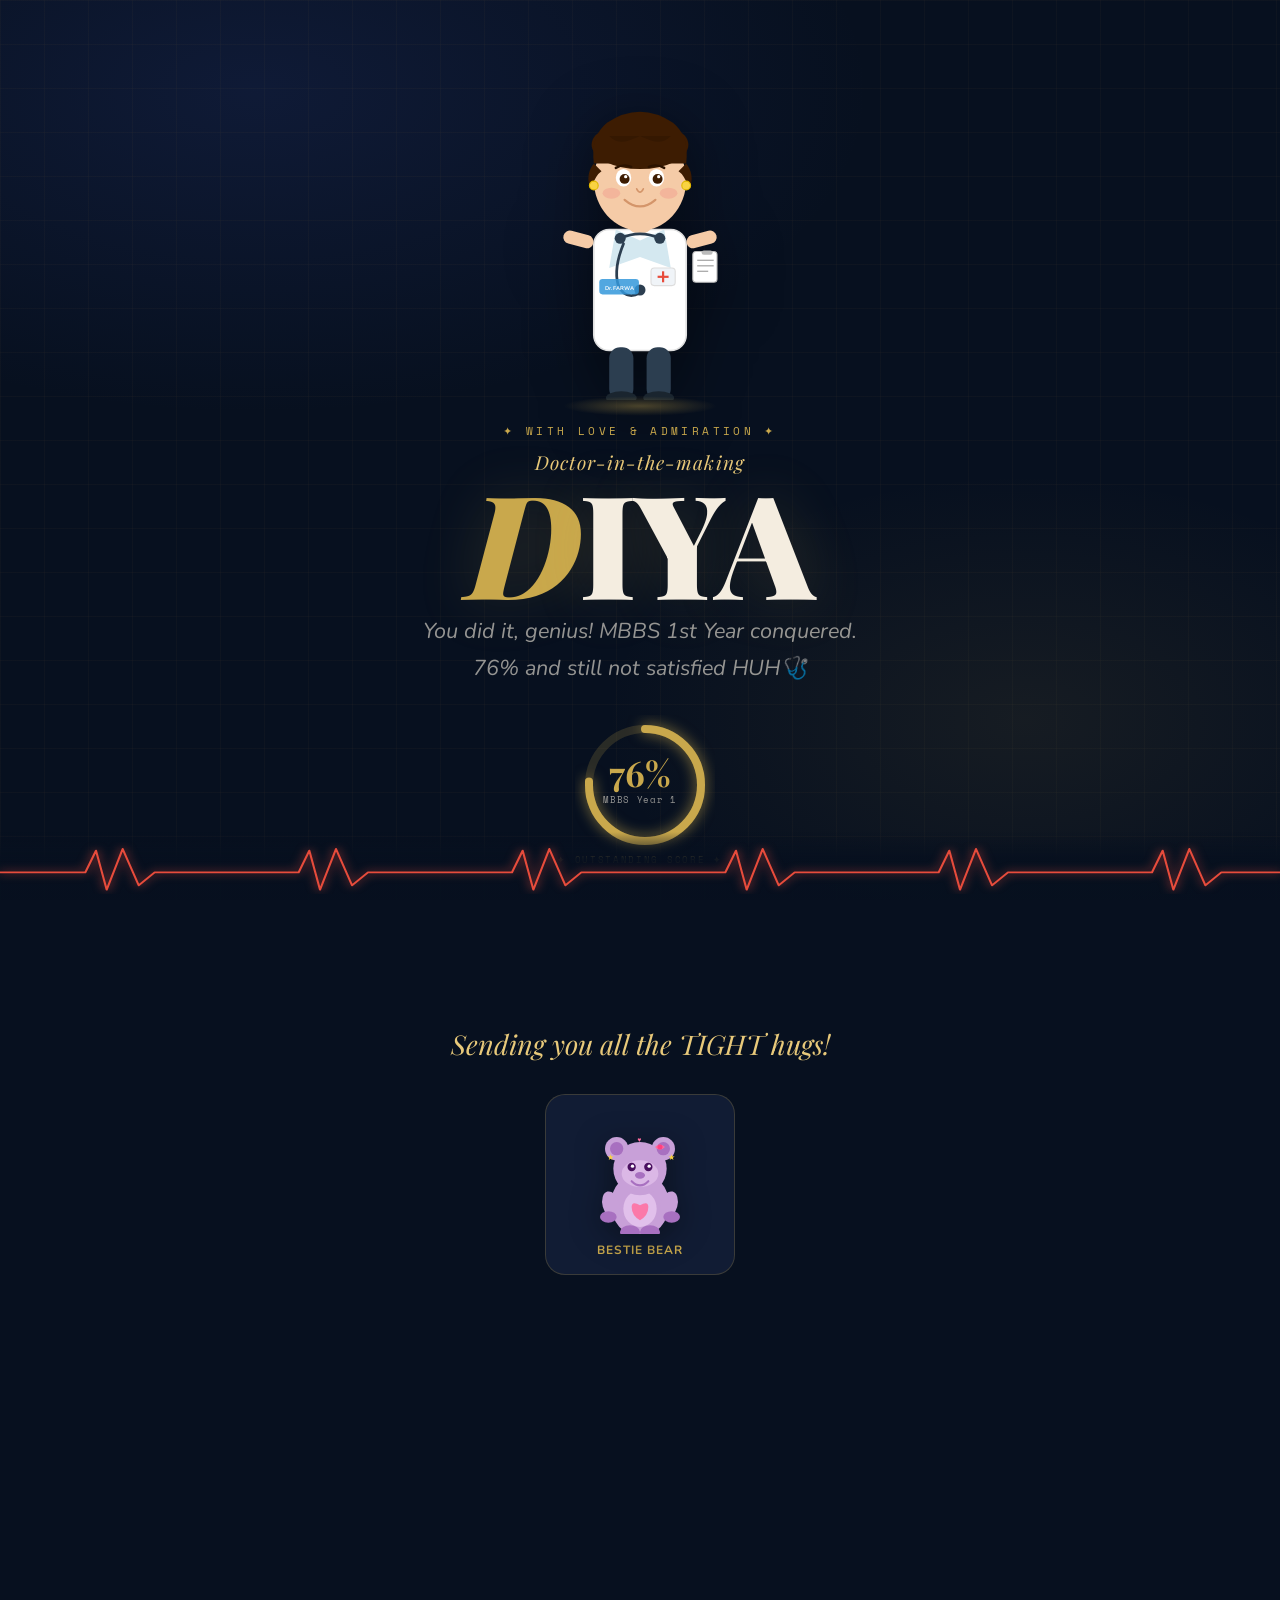
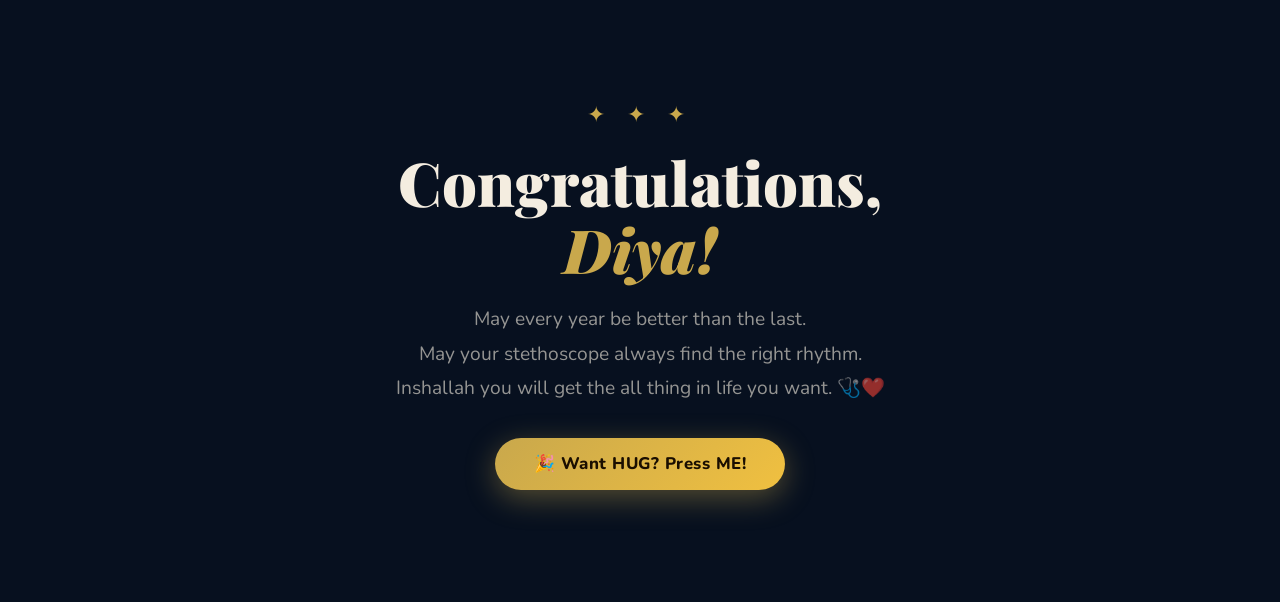
==== a.html @ 8c44924b "Commited" ====
<!DOCTYPE html>
<html lang="en">

<head>
    <meta charset="UTF-8">
    <meta name="viewport" content="width=device-width, initial-scale=1.0">
    <title>Congratulations Dr. Farwa! 🎉</title>
    <link
        href="https://fonts.googleapis.com/css2?family=Playfair+Display:ital,wght@0,400;0,700;0,900;1,400&family=Space+Mono:wght@400;700&family=Nunito:wght@300;400;600;700;900&display=swap"
        rel="stylesheet">
    <link rel="stylesheet" href="a.css">
</head>

<body>

    <!-- FLOATING PARTICLES BG -->
    <div class="bg-layer" id="bgLayer"></div>

    <!-- HEARTBEAT BAR -->
    <div class="heartbeat-bar">
        <svg class="heartbeat-svg" viewBox="0 0 1200 60" preserveAspectRatio="none">
            <polyline class="ecg-line" points="
      0,35 60,35 80,35 90,10 100,55 115,8 130,50 145,35 200,35
      260,35 280,35 290,10 300,55 315,8 330,50 345,35 400,35
      460,35 480,35 490,10 500,55 515,8 530,50 545,35 600,35
      660,35 680,35 690,10 700,55 715,8 730,50 745,35 800,35
      860,35 880,35 890,10 900,55 915,8 930,50 945,35 1000,35
      1060,35 1080,35 1090,10 1100,55 1115,8 1130,50 1145,35 1200,35
    " />
        </svg>
    </div>

    <!-- CONFETTI CANVAS -->
    <canvas id="confettiCanvas"></canvas>

    <div class="page">

        <!-- ═══════════════ HERO ═══════════════ -->
        <section class="hero">

            <!-- Doll with short hair -->
            <div class="doll-wrap" id="dollWrap">
                <svg class="doll-svg" viewBox="0 0 200 320" xmlns="http://www.w3.org/2000/svg">
                    <!-- Doctor coat body -->
                    <rect x="58" y="165" width="84" height="110" rx="14" fill="#ffffff" stroke="#e0e0e0"
                        stroke-width="1.5" />
                    <!-- Coat lapels -->
                    <polygon points="100,175 78,165 72,200 100,190" fill="#d4e8f0" />
                    <polygon points="100,175 122,165 128,200 100,190" fill="#d4e8f0" />
                    <!-- Stethoscope -->
                    <path d="M85,178 Q76,200 80,215 Q84,225 92,225 Q100,225 100,218" fill="none" stroke="#2c3e50"
                        stroke-width="2.5" stroke-linecap="round" />
                    <circle cx="100" cy="220" r="5" fill="#2c3e50" />
                    <!-- Pocket with red cross -->
                    <rect x="110" y="200" width="22" height="16" rx="3" fill="#f0f4f8" stroke="#ddd" stroke-width="1" />
                    <line x1="121" y1="203" x2="121" y2="213" stroke="#e74c3c" stroke-width="2" />
                    <line x1="116" y1="208" x2="126" y2="208" stroke="#e74c3c" stroke-width="2" />
                    <!-- Name tag -->
                    <rect x="63" y="210" width="36" height="14" rx="3" fill="#3498db" opacity="0.85" />
                    <text x="81" y="220" text-anchor="middle" font-family="Nunito" font-size="5" fill="white"
                        font-weight="700">Dr. FARWA</text>
                    <!-- Arms -->
                    <rect x="30" y="168" width="28" height="12" rx="6" fill="#f5cba7" transform="rotate(15,44,174)" />
                    <rect x="142" y="168" width="28" height="12" rx="6" fill="#f5cba7"
                        transform="rotate(-15,156,174)" />
                    <!-- Clipboard in hand -->
                    <rect x="148" y="185" width="22" height="28" rx="3" fill="#fff" stroke="#bbb" stroke-width="1" />
                    <line x1="152" y1="193" x2="167" y2="193" stroke="#aaa" stroke-width="1.2" />
                    <line x1="152" y1="198" x2="167" y2="198" stroke="#aaa" stroke-width="1.2" />
                    <line x1="152" y1="203" x2="162" y2="203" stroke="#aaa" stroke-width="1.2" />
                    <rect x="156" y="184" width="10" height="4" rx="2" fill="#bbb" />
                    <!-- Legs -->
                    <rect x="72" y="272" width="22" height="48" rx="10" fill="#2c3e50" />
                    <rect x="106" y="272" width="22" height="48" rx="10" fill="#2c3e50" />
                    <!-- Shoes -->
                    <ellipse cx="83" cy="318" rx="14" ry="6" fill="#1a252f" />
                    <ellipse cx="117" cy="318" rx="14" ry="6" fill="#1a252f" />
                    <!-- Neck -->
                    <rect x="90" y="148" width="20" height="20" rx="6" fill="#f5cba7" />
                    <!-- Head -->
                    <ellipse cx="100" cy="120" rx="42" ry="46" fill="#f5cba7" />
                    <!-- Short hair - pixie/bob style -->
                    <ellipse cx="100" cy="88" rx="44" ry="22" fill="#3d1c02" />
                    <path d="M58,105 Q55,80 70,68 Q85,58 100,58 Q115,58 130,68 Q145,80 142,105" fill="#3d1c02" />
                    <!-- Side swoops -->
                    <path d="M58,105 Q50,115 55,128 Q60,115 65,112" fill="#3d1c02" />
                    <path d="M142,105 Q150,115 145,128 Q140,115 135,112" fill="#3d1c02" />
                    <!-- Bang detail -->
                    <path d="M72,80 Q80,88 90,84 Q96,82 100,80 Q104,82 110,84 Q120,88 128,80" fill="#2a1200"
                        opacity="0.4" />
                    <!-- Eyes -->
                    <ellipse cx="85" cy="118" rx="7" ry="8" fill="white" />
                    <ellipse cx="115" cy="118" rx="7" ry="8" fill="white" />
                    <circle cx="86" cy="119" r="4.5" fill="#3d1c02" />
                    <circle cx="116" cy="119" r="4.5" fill="#3d1c02" />
                    <circle cx="87" cy="117" r="1.5" fill="white" />
                    <circle cx="117" cy="117" r="1.5" fill="white" />
                    <!-- Eyebrows -->
                    <path d="M78,109 Q85,105 92,108" fill="none" stroke="#2a1200" stroke-width="2.2"
                        stroke-linecap="round" />
                    <path d="M108,108 Q115,105 122,109" fill="none" stroke="#2a1200" stroke-width="2.2"
                        stroke-linecap="round" />
                    <!-- Nose -->
                    <path d="M97,128 Q100,134 103,128" fill="none" stroke="#d4956a" stroke-width="1.5"
                        stroke-linecap="round" />
                    <!-- Smile -->
                    <path d="M86,138 Q100,150 114,138" fill="none" stroke="#d4956a" stroke-width="2"
                        stroke-linecap="round" />
                    <!-- Rosy cheeks -->
                    <ellipse cx="74" cy="132" rx="8" ry="5" fill="#f1948a" opacity="0.4" />
                    <ellipse cx="126" cy="132" rx="8" ry="5" fill="#f1948a" opacity="0.4" />
                    <!-- Earrings -->
                    <circle cx="58" cy="125" r="4" fill="#f9d342" stroke="#e0b800" stroke-width="1" />
                    <circle cx="142" cy="125" r="4" fill="#f9d342" stroke="#e0b800" stroke-width="1" />
                    <!-- Stethoscope ears at top -->
                    <circle cx="82" cy="173" r="5" fill="#2c3e50" />
                    <circle cx="118" cy="173" r="5" fill="#2c3e50" />
                    <path d="M82,173 Q100,165 118,173" fill="none" stroke="#2c3e50" stroke-width="2.5" />
                </svg>
                <div class="doll-glow"></div>
            </div>

            <!-- Header text -->
            <p class="greeting-line">✦ With love & admiration ✦</p>

            <div class="name-block">
                <p class="dr-prefix">Doctor-in-the-making</p>
                <h1 class="main-name"><span class="gold-letter">D</span>IYA</h1>
            </div>

            <p class="tagline">You did it, genius! MBBS 1st Year <em>conquered.</em><br>76% and still not satisfied
                HUH🩺</p>

            <!-- Score ring -->
            <div class="score-badge">
                <div class="score-ring">
                    <svg width="140" height="140" viewBox="0 0 140 140">
                        <circle class="score-ring-bg" cx="70" cy="70" r="56" />
                        <circle class="score-ring-fill" cx="70" cy="70" r="56" />
                    </svg>
                    <div class="score-inner">
                        <span class="score-number">76%</span>
                        <span class="score-pct">MBBS Year 1</span>
                    </div>
                </div>
                <span class="score-label">✦ Outstanding Score ✦</span>
            </div>

        </section>

        <!-- ═══════════════ TEDDY BEARS ROW ═══════════════ -->
        <section class="bears-section">
            <div class="bears-title">Sending you all the TIGHT hugs! </div>
            <div class="bears-row">


                <!-- Bear 4 – Heart bear -->
                <div class="bear-card" style="--delay:0.45s">
                    <svg class="bear-svg" viewBox="0 0 120 140" xmlns="http://www.w3.org/2000/svg">
                        <ellipse cx="60" cy="105" rx="35" ry="38" fill="#c8a0d8" />
                        <ellipse cx="60" cy="110" rx="20" ry="22" fill="#e8c8f0" opacity="0.8" />
                        <ellipse cx="25" cy="105" rx="10" ry="16" fill="#c8a0d8" transform="rotate(-15,25,105)" />
                        <ellipse cx="95" cy="105" rx="10" ry="16" fill="#c8a0d8" transform="rotate(15,95,105)" />
                        <ellipse cx="22" cy="120" rx="10" ry="7" fill="#a870c0" />
                        <ellipse cx="98" cy="120" rx="10" ry="7" fill="#a870c0" />
                        <ellipse cx="48" cy="138" rx="12" ry="8" fill="#a870c0" />
                        <ellipse cx="72" cy="138" rx="12" ry="8" fill="#a870c0" />
                        <circle cx="60" cy="62" r="32" fill="#c8a0d8" />
                        <circle cx="32" cy="38" r="14" fill="#c8a0d8" />
                        <circle cx="32" cy="38" r="8" fill="#a870c0" />
                        <circle cx="88" cy="38" r="14" fill="#c8a0d8" />
                        <circle cx="88" cy="38" r="8" fill="#a870c0" />
                        <!-- Big heart on belly -->
                        <path d="M50,108 Q50,100 60,106 Q70,100 70,108 Q70,118 60,124 Q50,118 50,108Z" fill="#ff6b9d"
                            opacity="0.85" />
                        <!-- Face -->
                        <ellipse cx="60" cy="68" rx="22" ry="16" fill="#e8c8f0" opacity="0.6" />
                        <circle cx="50" cy="60" r="5" fill="#4a1060" />
                        <circle cx="70" cy="60" r="5" fill="#4a1060" />
                        <circle cx="51" cy="59" r="2" fill="white" />
                        <circle cx="71" cy="59" r="2" fill="white" />
                        <ellipse cx="60" cy="70" rx="6" ry="4" fill="#a870c0" />
                        <!-- Big smile -->
                        <path d="M50,77 Q60,87 70,77" fill="none" stroke="#a870c0" stroke-width="2.5"
                            stroke-linecap="round" />
                        <!-- Stars around head -->
                        <text x="20" y="52" font-size="10" fill="#f9d342">★</text>
                        <text x="94" y="52" font-size="10" fill="#f9d342">★</text>
                        <text x="57" y="30" font-size="8" fill="#ff6b9d">♥</text>
                        <!-- Bow on ear -->
                        <path d="M78,36 Q84,30 90,36 Q84,42 78,36Z" fill="#ff6b9d" />
                        <circle cx="84" cy="36" r="3" fill="#ff4080" />
                    </svg>
                    <p class="bear-label">Bestie Bear</p>
                </div>

            </div>
        </section>



        <!-- ═══════════════ BIG QUOTE ═══════════════ -->
        <section class="quote-section">
            <div class="quote-wrap">
                <div class="quote-mark">"</div>
                <blockquote class="quote-text">
                    The art of medicine consists of amusing the patient<br class="br-desktop"> while nature cures the
                    disease —<br>
                    <em>but doctors like Farwa actually cure it.</em>
                </blockquote>
                <div class="quote-attr">— Your biggest fan 💛</div>
            </div>
        </section>

        <!-- ═══════════════ FINAL WISH ═══════════════ -->
        <section class="final-section">
            <div class="final-inner">
                <div class="stars-row">✦ ✦ ✦</div>
                <h2 class="final-heading">Congratulations,<br><span class="gold-text">Diya!</span></h2>
                <p class="final-sub">May every year be better than the last.<br>May your stethoscope always find the
                    right rhythm.<br>Inshallah you will get the all thing in life you want. 🩺❤️</p>
                <button class="celebrate-btn" onclick="showHugPage()">🎉 Want HUG? Press ME!</button>
            </div>
        </section>

    </div><!-- .page -->

    <!-- ═══════════════ HUG PAGE ═══════════════ -->
    <div class="hug-page" id="hugPage">
        <div class="hug-content">
            <button class="close-hug-btn" onclick="closeHugPage()">&times;</button>

            <h2 class="hug-heading">Here's your BIGGEST HUG! 🤗</h2>

            <div class="hugging-bears">
                <!-- Left Bear (reaching out) -->
                <svg class="bear-hugging left-bear" viewBox="0 0 120 140" xmlns="http://www.w3.org/2000/svg">
                    <ellipse cx="50" cy="105" rx="35" ry="38" fill="#d4a574" />
                    <ellipse cx="50" cy="110" rx="20" ry="22" fill="#e8c497" opacity="0.8" />
                    <ellipse cx="15" cy="105" rx="10" ry="16" fill="#d4a574" transform="rotate(-15,15,105)" />
                    <ellipse cx="85" cy="105" rx="12" ry="16" fill="#d4a574" transform="rotate(25,85,105)" />
                    <ellipse cx="12" cy="120" rx="10" ry="7" fill="#b8885a" />
                    <ellipse cx="88" cy="120" rx="10" ry="7" fill="#b8885a" />
                    <ellipse cx="38" cy="138" rx="12" ry="8" fill="#b8885a" />
                    <ellipse cx="62" cy="138" rx="12" ry="8" fill="#b8885a" />
                    <circle cx="50" cy="62" r="32" fill="#d4a574" />
                    <circle cx="22" cy="38" r="14" fill="#d4a574" />
                    <circle cx="22" cy="38" r="8" fill="#b8885a" />
                    <circle cx="78" cy="38" r="14" fill="#d4a574" />
                    <circle cx="78" cy="38" r="8" fill="#b8885a" />
                    <!-- Face -->
                    <ellipse cx="50" cy="68" rx="22" ry="16" fill="#e8c497" opacity="0.6" />
                    <circle cx="40" cy="60" r="5" fill="#4a3020" />
                    <circle cx="60" cy="60" r="5" fill="#4a3020" />
                    <circle cx="41" cy="59" r="2" fill="white" />
                    <circle cx="61" cy="59" r="2" fill="white" />
                    <ellipse cx="50" cy="70" rx="6" ry="4" fill="#b8885a" />
                    <!-- Big smile -->
                    <path d="M40,77 Q50,87 60,77" fill="none" stroke="#b8885a" stroke-width="2.5"
                        stroke-linecap="round" />
                    <!-- Rosy cheeks -->
                    <ellipse cx="30" cy="132" rx="8" ry="5" fill="#f1948a" opacity="0.4" />
                    <ellipse cx="70" cy="132" rx="8" ry="5" fill="#f1948a" opacity="0.4" />
                </svg>

                <!-- Right Bear (reaching out) -->
                <svg class="bear-hugging right-bear" viewBox="0 0 120 140" xmlns="http://www.w3.org/2000/svg">
                    <ellipse cx="70" cy="105" rx="35" ry="38" fill="#c8a0d8" />
                    <ellipse cx="70" cy="110" rx="20" ry="22" fill="#e8c8f0" opacity="0.8" />
                    <ellipse cx="35" cy="105" rx="12" ry="16" fill="#c8a0d8" transform="rotate(-25,35,105)" />
                    <ellipse cx="105" cy="105" rx="10" ry="16" fill="#c8a0d8" transform="rotate(15,105,105)" />
                    <ellipse cx="32" cy="120" rx="10" ry="7" fill="#a870c0" />
                    <ellipse cx="108" cy="120" rx="10" ry="7" fill="#a870c0" />
                    <ellipse cx="58" cy="138" rx="12" ry="8" fill="#a870c0" />
                    <ellipse cx="82" cy="138" rx="12" ry="8" fill="#a870c0" />
                    <circle cx="70" cy="62" r="32" fill="#c8a0d8" />
                    <circle cx="42" cy="38" r="14" fill="#c8a0d8" />
                    <circle cx="42" cy="38" r="8" fill="#a870c0" />
                    <circle cx="98" cy="38" r="14" fill="#c8a0d8" />
                    <circle cx="98" cy="38" r="8" fill="#a870c0" />
                    <!-- Face -->
                    <ellipse cx="70" cy="68" rx="22" ry="16" fill="#e8c8f0" opacity="0.6" />
                    <circle cx="60" cy="60" r="5" fill="#4a1060" />
                    <circle cx="80" cy="60" r="5" fill="#4a1060" />
                    <circle cx="61" cy="59" r="2" fill="white" />
                    <circle cx="81" cy="59" r="2" fill="white" />
                    <ellipse cx="70" cy="70" rx="6" ry="4" fill="#a870c0" />
                    <!-- Big smile -->
                    <path d="M60,77 Q70,87 80,77" fill="none" stroke="#a870c0" stroke-width="2.5"
                        stroke-linecap="round" />
                    <!-- Rosy cheeks -->
                    <ellipse cx="50" cy="132" rx="8" ry="5" fill="#f1948a" opacity="0.4" />
                    <ellipse cx="90" cy="132" rx="8" ry="5" fill="#f1948a" opacity="0.4" />
                </svg>
            </div>

            <p class="hug-message">You deserve all the Hugs 💛<br>Congrats again, Dr. Diya! (Yahan aise hi Hugs milte
                hain) 🩺</p>
            <button class="celebrate-btn" onclick="launchConfetti(); closeHugPage()">Launch Confetti! 🎉</button>
        </div>
    </div>

    <script src="js/confetti.js"></script>
    <script src="js/main.js"></script>
    <script>
        function showHugPage() {
            const hugPage = document.getElementById('hugPage');
            hugPage.classList.add('active');
            hugPage.style.display = 'flex';
        }

        function closeHugPage() {
            const hugPage = document.getElementById('hugPage');
            hugPage.classList.remove('active');
            setTimeout(() => {
                hugPage.style.display = 'none';
            }, 300);
        }

        // Close hug page when clicking outside
        document.addEventListener('DOMContentLoaded', function () {
            const hugPage = document.getElementById('hugPage');
            hugPage.addEventListener('click', function (e) {
                if (e.target === hugPage) {
                    closeHugPage();
                }
            });
        });
    </script>
</body>

</html>
---- a.css ----
/* ═══════════════════════════════════════
   FARWA CONGRATS — style.css
   Stack: Vanilla HTML / CSS / JS
   ═══════════════════════════════════════ */

*,
*::before,
*::after {
    box-sizing: border-box;
    margin: 0;
    padding: 0;
}

:root {
    --cream: #f4ede0;
    --gold: #c9a84c;
    --gold-light: #e8c97a;
    --gold-dim: rgba(201, 168, 76, 0.18);
    --navy: #07101f;
    --navy-mid: #111827;
    --navy-soft: #1a2540;
    --red: #e74c3c;
    --pink: #ff6b9d;
    --muted: rgba(244, 237, 224, 0.6);
    --card-bg: rgba(20, 32, 58, 0.82);
    --card-border: rgba(201, 168, 76, 0.22);
}

html {
    scroll-behavior: smooth;
}

body {
    background: var(--navy);
    color: var(--cream);
    font-family: 'Nunito', sans-serif;
    overflow-x: hidden;
    min-height: 100vh;
}

/* ── CONFETTI CANVAS ── */
#confettiCanvas {
    position: fixed;
    inset: 0;
    pointer-events: none;
    z-index: 999;
}

/* ── BACKGROUND LAYER ── */
.bg-layer {
    position: fixed;
    inset: 0;
    z-index: 0;
    overflow: hidden;
    background:
        radial-gradient(ellipse 80% 60% at 20% 10%, rgba(52, 73, 160, 0.18) 0%, transparent 60%),
        radial-gradient(ellipse 60% 50% at 80% 80%, rgba(201, 168, 76, 0.08) 0%, transparent 55%),
        var(--navy);
}

.bg-layer::before {
    content: '';
    position: absolute;
    inset: 0;
    background-image:
        linear-gradient(rgba(201, 168, 76, 0.035) 1px, transparent 1px),
        linear-gradient(90deg, rgba(201, 168, 76, 0.035) 1px, transparent 1px);
    background-size: 44px 44px;
    animation: gridScroll 22s linear infinite;
}

@keyframes gridScroll {
    from {
        transform: translateY(0);
    }

    to {
        transform: translateY(44px);
    }
}

/* ── HEARTBEAT BAR ── */
.heartbeat-bar {
    position: fixed;
    bottom: 0;
    left: 0;
    right: 0;
    height: 68px;
    z-index: 100;
    background: linear-gradient(to top, rgba(7, 16, 31, 0.95) 60%, transparent);
    display: flex;
    align-items: flex-end;
    padding-bottom: 6px;
    overflow: hidden;
}

.heartbeat-svg {
    width: 100%;
    height: 52px;
}

.ecg-line {
    fill: none;
    stroke: var(--red);
    stroke-width: 2px;
    stroke-linecap: round;
    stroke-linejoin: round;
    filter: drop-shadow(0 0 5px rgba(231, 76, 60, 0.85));
    stroke-dasharray: 2400;
    stroke-dashoffset: 2400;
    animation: drawECG 2.8s ease-out forwards 0.6s, ecgPulse 1.8s ease-in-out infinite 3.5s;
}

@keyframes drawECG {
    to {
        stroke-dashoffset: 0;
    }
}

@keyframes ecgPulse {

    0%,
    100% {
        filter: drop-shadow(0 0 3px rgba(231, 76, 60, 0.6));
        stroke-width: 2px;
    }

    50% {
        filter: drop-shadow(0 0 9px rgba(231, 76, 60, 1));
        stroke-width: 2.5px;
    }
}

/* ── PAGE WRAPPER ── */
.page {
    position: relative;
    z-index: 1;
}

/* ══════════════════════════════════
   HERO
══════════════════════════════════ */
.hero {
    min-height: 100vh;
    display: flex;
    flex-direction: column;
    align-items: center;
    justify-content: center;
    text-align: center;
    padding: 3rem 1.5rem 8rem;
    gap: 0.6rem;
}

/* ── DOLL ── */
.doll-wrap {
    position: relative;
    width: min(220px, 52vw);
    margin-bottom: 0.4rem;
    opacity: 0;
    animation: dollDrop 1.1s cubic-bezier(0.34, 1.56, 0.64, 1) forwards 0.3s;
    cursor: pointer;
}

.doll-wrap:hover .doll-svg {
    transform: scale(1.05) rotate(-3deg);
}

.doll-svg {
    width: 100%;
    height: auto;
    transition: transform 0.4s ease;
    filter: drop-shadow(0 12px 30px rgba(0, 0, 0, 0.5));
}

.doll-glow {
    position: absolute;
    bottom: -10px;
    left: 50%;
    transform: translateX(-50%);
    width: 70%;
    height: 20px;
    background: radial-gradient(ellipse, rgba(201, 168, 76, 0.35) 0%, transparent 70%);
    border-radius: 50%;
    animation: glowPulse 2.5s ease-in-out infinite;
}

@keyframes dollDrop {
    from {
        opacity: 0;
        transform: translateY(-60px) scale(0.7);
    }

    to {
        opacity: 1;
        transform: translateY(0) scale(1);
    }
}

@keyframes glowPulse {

    0%,
    100% {
        opacity: 0.5;
        transform: translateX(-50%) scaleX(1);
    }

    50% {
        opacity: 1;
        transform: translateX(-50%) scaleX(1.15);
    }
}

/* ── GREETING ── */
.greeting-line {
    font-family: 'Space Mono', monospace;
    font-size: clamp(0.55rem, 1.8vw, 0.7rem);
    letter-spacing: 0.3em;
    color: var(--gold);
    text-transform: uppercase;
    opacity: 0;
    animation: fadeUp 0.7s ease-out forwards 1.2s;
}

.name-block {
    opacity: 0;
    animation: fadeUp 0.9s cubic-bezier(0.22, 1, 0.36, 1) forwards 1.5s;
}

.dr-prefix {
    font-family: 'Playfair Display', serif;
    font-size: clamp(0.85rem, 2.5vw, 1.2rem);
    font-style: italic;
    color: var(--gold-light);
    letter-spacing: 0.06em;
    margin-bottom: 0.15rem;
}

.main-name {
    font-family: 'Playfair Display', serif;
    font-size: clamp(4rem, 17vw, 9rem);
    font-weight: 900;
    line-height: 0.88;
    letter-spacing: -0.02em;
    color: var(--cream);
    text-shadow: 0 0 60px rgba(201, 168, 76, 0.2);
}

.main-name .gold-letter {
    color: var(--gold);
    font-style: italic;
    display: inline-block;
    animation: goldShimmer 3s ease-in-out infinite 2.5s;
}

@keyframes goldShimmer {

    0%,
    100% {
        text-shadow: 0 0 20px rgba(201, 168, 76, 0.4);
    }

    50% {
        text-shadow: 0 0 40px rgba(201, 168, 76, 0.9), 0 0 60px rgba(201, 168, 76, 0.3);
    }
}

.tagline {
    font-size: clamp(1rem, 2.8vw, 1.35rem);
    font-style: italic;
    color: var(--muted);
    line-height: 1.7;
    max-width: 520px;
    opacity: 0;
    animation: fadeUp 0.7s ease-out forwards 2s;
}

/* ── SCORE RING ── */
.score-badge {
    display: flex;
    flex-direction: column;
    align-items: center;
    gap: 0.5rem;
    margin-top: 1.2rem;
    opacity: 0;
    animation: fadeUp 0.7s ease-out forwards 2.4s;
}

.score-ring {
    position: relative;
    width: 130px;
    height: 130px;
}

.score-ring svg {
    transform: rotate(-90deg);
}

.score-ring-bg {
    fill: none;
    stroke: var(--gold-dim);
    stroke-width: 8;
}

.score-ring-fill {
    fill: none;
    stroke: var(--gold);
    stroke-width: 8;
    stroke-linecap: round;
    stroke-dasharray: 351;
    stroke-dashoffset: 351;
    filter: drop-shadow(0 0 7px rgba(201, 168, 76, 0.7));
    animation: fillRing 2.2s cubic-bezier(0.4, 0, 0.2, 1) forwards 2.8s;
}

@keyframes fillRing {
    to {
        stroke-dashoffset: 84;
    }
}

.score-inner {
    position: absolute;
    inset: 0;
    display: flex;
    flex-direction: column;
    align-items: center;
    justify-content: center;
    gap: 2px;
}

.score-number {
    font-family: 'Playfair Display', serif;
    font-size: 2.2rem;
    font-weight: 700;
    color: var(--gold);
    line-height: 1;
}

.score-pct {
    font-family: 'Space Mono', monospace;
    font-size: 0.55rem;
    letter-spacing: 0.08em;
    color: var(--muted);
}

.score-label {
    font-family: 'Space Mono', monospace;
    font-size: 0.58rem;
    letter-spacing: 0.18em;
    color: var(--gold);
    text-transform: uppercase;
}

/* ══════════════════════════════════
   BEARS SECTION
══════════════════════════════════ */
.bears-section {
    padding: 2rem 1.2rem 3rem;
    text-align: center;
}

.bears-title {
    font-family: 'Playfair Display', serif;
    font-size: clamp(1.2rem, 4vw, 1.7rem);
    font-style: italic;
    color: var(--gold-light);
    margin-bottom: 2rem;
    opacity: 0;
    animation: fadeUp 0.7s ease-out forwards 3s;
}

.bears-row {
    display: flex;
    flex-wrap: wrap;
    justify-content: center;
    gap: 1rem;
    max-width: 920px;
    margin: 0 auto;
}

.bear-card {
    display: flex;
    flex-direction: column;
    align-items: center;
    gap: 0.5rem;
    background: var(--card-bg);
    border: 1px solid var(--card-border);
    border-radius: 20px;
    padding: 1.4rem 1rem 1rem;
    width: min(180px, 42vw);
    opacity: 0;
    transform: translateY(30px) scale(0.9);
    animation: bearPop 0.6s cubic-bezier(0.34, 1.56, 0.64, 1) forwards;
    animation-delay: calc(3.2s + var(--delay));
    cursor: pointer;
    transition: transform 0.3s ease, box-shadow 0.3s ease, border-color 0.3s ease;
}

.bear-card:hover {
    transform: translateY(-8px) scale(1.04) rotate(-1deg);
    box-shadow: 0 20px 50px rgba(0, 0, 0, 0.5), 0 0 20px rgba(201, 168, 76, 0.1);
    border-color: rgba(201, 168, 76, 0.5);
}

@keyframes bearPop {
    from {
        opacity: 0;
        transform: translateY(30px) scale(0.85);
    }

    to {
        opacity: 1;
        transform: translateY(0) scale(1);
    }
}

.bear-svg {
    width: 100px;
    height: auto;
    filter: drop-shadow(0 6px 16px rgba(0, 0, 0, 0.4));
}

.bear-label {
    font-family: 'Nunito', sans-serif;
    font-size: 0.75rem;
    font-weight: 700;
    letter-spacing: 0.08em;
    text-transform: uppercase;
    color: var(--gold);
}

/* ══════════════════════════════════
   ACHIEVEMENT CARDS
══════════════════════════════════ */
.cards-section {
    display: grid;
    grid-template-columns: repeat(auto-fit, minmax(260px, 1fr));
    gap: 1.2rem;
    max-width: 920px;
    margin: 0 auto;
    padding: 2rem 1.2rem 3rem;
}

.card {
    background: var(--card-bg);
    border: 1px solid var(--card-border);
    border-radius: 18px;
    padding: 1.8rem 1.6rem;
    position: relative;
    overflow: hidden;
    opacity: 0;
    transform: translateY(24px);
    transition: transform 0.35s ease, border-color 0.3s ease, box-shadow 0.3s ease;
    backdrop-filter: blur(8px);
}

.card.card-glow {
    border-color: rgba(201, 168, 76, 0.45);
}

.card.card-glow::before {
    content: '';
    position: absolute;
    inset: 0;
    background: radial-gradient(ellipse 80% 60% at 50% 0%, rgba(201, 168, 76, 0.08) 0%, transparent 70%);
    pointer-events: none;
}

.card::after {
    content: '';
    position: absolute;
    top: 0;
    left: 0;
    right: 0;
    height: 2px;
    background: linear-gradient(90deg, transparent, var(--gold), transparent);
    opacity: 0;
    transition: opacity 0.3s ease;
}

.card:hover {
    transform: translateY(-5px);
    border-color: rgba(201, 168, 76, 0.5);
}

.card:hover::after {
    opacity: 1;
}

.card:hover {
    box-shadow: 0 16px 48px rgba(0, 0, 0, 0.4);
}

.card.visible {
    animation: cardSlideIn 0.6s cubic-bezier(0.22, 1, 0.36, 1) forwards;
}

@keyframes cardSlideIn {
    from {
        opacity: 0;
        transform: translateY(24px);
    }

    to {
        opacity: 1;
        transform: translateY(0);
    }
}

.card-icon {
    font-size: 2.2rem;
    margin-bottom: 0.7rem;
    line-height: 1;
}

.card-title {
    font-family: 'Playfair Display', serif;
    font-size: 1.15rem;
    font-weight: 700;
    color: var(--gold-light);
    margin-bottom: 0.6rem;
}

.card-body {
    font-size: 0.95rem;
    line-height: 1.65;
    color: var(--muted);
}

/* ══════════════════════════════════
   QUOTE
══════════════════════════════════ */
.quote-section {
    padding: 3rem 1.5rem 3rem;
    display: flex;
    justify-content: center;
}

.quote-wrap {
    max-width: 680px;
    text-align: center;
    opacity: 0;
    transform: translateY(20px);
    transition: opacity 0.8s ease, transform 0.8s ease;
}

.quote-wrap.visible {
    opacity: 1;
    transform: translateY(0);
}

.quote-mark {
    font-family: 'Playfair Display', serif;
    font-size: 6rem;
    line-height: 0.6;
    color: var(--gold);
    opacity: 0.4;
    margin-bottom: -0.5rem;
}

.quote-text {
    font-family: 'Cormorant Garamond', Georgia, serif;
    font-size: clamp(1.15rem, 3.5vw, 1.7rem);
    font-style: italic;
    line-height: 1.75;
    color: var(--cream);
}

.quote-text em {
    color: var(--gold-light);
    font-style: normal;
    font-weight: 600;
}

.quote-attr {
    margin-top: 1.2rem;
    font-size: 0.9rem;
    color: var(--gold);
    letter-spacing: 0.05em;
}

.br-desktop {
    display: none;
}

@media (min-width: 640px) {
    .br-desktop {
        display: block;
    }
}

/* ══════════════════════════════════
   FINAL
══════════════════════════════════ */
.final-section {
    padding: 3rem 1.5rem 7rem;
    text-align: center;
}

.final-inner {
    max-width: 600px;
    margin: 0 auto;
}

.stars-row {
    font-size: 1.4rem;
    color: var(--gold);
    letter-spacing: 0.5rem;
    margin-bottom: 1.2rem;
    animation: starsSpin 8s linear infinite;
    display: inline-block;
}

@keyframes starsSpin {

    0%,
    100% {
        letter-spacing: 0.5rem;
    }

    50% {
        letter-spacing: 0.8rem;
    }
}

.final-heading {
    font-family: 'Playfair Display', serif;
    font-size: clamp(2rem, 8vw, 3.8rem);
    font-weight: 900;
    line-height: 1.1;
    color: var(--cream);
    margin-bottom: 1.2rem;
}

.gold-text {
    color: var(--gold);
    font-style: italic;
}

.final-sub {
    font-size: clamp(1rem, 3vw, 1.2rem);
    line-height: 1.8;
    color: var(--muted);
    margin-bottom: 2rem;
}

.celebrate-btn {
    background: linear-gradient(135deg, var(--gold) 0%, #f0c040 100%);
    color: #1a0e00;
    border: none;
    padding: 0.9rem 2.4rem;
    font-family: 'Nunito', sans-serif;
    font-size: 1.05rem;
    font-weight: 800;
    border-radius: 50px;
    cursor: pointer;
    letter-spacing: 0.03em;
    box-shadow: 0 8px 30px rgba(201, 168, 76, 0.4);
    transition: transform 0.2s ease, box-shadow 0.2s ease;
}

.celebrate-btn:hover {
    transform: translateY(-3px) scale(1.05);
    box-shadow: 0 14px 40px rgba(201, 168, 76, 0.55);
}

.celebrate-btn:active {
    transform: scale(0.97);
}

/* ══════════════════════════════════
   HUG PAGE
══════════════════════════════════ */
.hug-page {
    position: fixed;
    inset: 0;
    z-index: 2000;
    display: none;
    align-items: center;
    justify-content: center;
    background: rgba(7, 16, 31, 0.95);
    opacity: 0;
    transition: opacity 0.4s ease;
    backdrop-filter: blur(5px);
}

.hug-page.active {
    opacity: 1;
}

.hug-content {
    position: relative;
    text-align: center;
    max-width: 700px;
    padding: 3rem 2rem;
    animation: hugPageSlideUp 0.5s cubic-bezier(0.22, 1, 0.36, 1) forwards;
}

@keyframes hugPageSlideUp {
    from {
        opacity: 0;
        transform: translateY(40px) scale(0.95);
    }

    to {
        opacity: 1;
        transform: translateY(0) scale(1);
    }
}

.close-hug-btn {
    position: absolute;
    top: 1.5rem;
    right: 1.5rem;
    width: 40px;
    height: 40px;
    border: none;
    background: rgba(201, 168, 76, 0.15);
    color: var(--cream);
    font-size: 2rem;
    border-radius: 50%;
    cursor: pointer;
    transition: all 0.3s ease;
    display: flex;
    align-items: center;
    justify-content: center;
    line-height: 1;
}

.close-hug-btn:hover {
    background: rgba(201, 168, 76, 0.3);
    transform: rotate(90deg) scale(1.1);
}

.hug-heading {
    font-family: 'Playfair Display', serif;
    font-size: clamp(2rem, 7vw, 3rem);
    font-weight: 900;
    color: var(--cream);
    margin-bottom: 2rem;
}

.hugging-bears {
    display: flex;
    align-items: center;
    justify-content: center;
    margin: 2rem 0;
    position: relative;
    height: 280px;
}

.bear-hugging {
    width: 160px;
    height: auto;
    filter: drop-shadow(0 8px 20px rgba(0, 0, 0, 0.5));
    margin: 0 -30px;
    position: relative;
}

.left-bear {
    animation: bearBounceLeft 2.5s ease-in-out infinite;
    z-index: 2;
}

.right-bear {
    animation: bearBounceRight 2.5s ease-in-out infinite;
    z-index: 3;
}

@keyframes bearBounce {

    0%,
    100% {
        transform: translateY(0);
    }

    50% {
        transform: translateY(-15px);
    }
}

.left-bear {
    animation: bearBounceLeft 2.5s ease-in-out infinite;
}

.right-bear {
    animation: bearBounceRight 2.5s ease-in-out infinite;
}

@keyframes bearBounceLeft {

    0%,
    100% {
        transform: scaleX(-1) translateX(10px) translateY(0);
    }

    50% {
        transform: scaleX(-1) translateX(-10px) translateY(-15px);
    }
}

@keyframes bearBounceRight {

    0%,
    100% {
        transform: translateX(-10px) translateY(0);
    }

    50% {
        transform: translateX(10px) translateY(-15px);
    }
}

.hug-message {
    font-size: clamp(1.1rem, 3vw, 1.3rem);
    color: var(--muted);
    line-height: 1.8;
    margin: 2rem 0;
    font-style: italic;
}

/* ══════════════════════════════════
   SHARED ANIMATIONS
══════════════════════════════════ */
@keyframes fadeUp {
    from {
        opacity: 0;
        transform: translateY(18px);
    }

    to {
        opacity: 1;
        transform: translateY(0);
    }
}

/* ══════════════════════════════════
   RESPONSIVE — MOBILE FIRST
══════════════════════════════════ */
@media (max-width: 480px) {
    .hero {
        padding: 2rem 1rem 7rem;
        gap: 0.4rem;
    }

    .doll-wrap {
        width: 48vw;
    }

    .bears-row {
        gap: 0.8rem;
    }

    .bear-card {
        width: calc(46vw - 0.5rem);
        padding: 1rem 0.7rem 0.8rem;
    }

    .bear-svg {
        width: 80px;
    }

    .cards-section {
        grid-template-columns: 1fr;
        padding: 1.5rem 1rem 2rem;
    }

    .score-ring {
        width: 110px;
        height: 110px;
    }

    .score-number {
        font-size: 1.9rem;
    }

    .hug-content {
        padding: 2rem 1.5rem;
    }

    .hugging-bears {
        height: 220px;
        gap: 0;
    }

    .bear-hugging {
        width: 120px;
    }

    .close-hug-btn {
        width: 35px;
        height: 35px;
        font-size: 1.5rem;
    }
}

@media (min-width: 481px) and (max-width: 768px) {
    .cards-section {
        grid-template-columns: repeat(2, 1fr);
    }

    .bear-card {
        width: 160px;
    }
}

@media (min-width: 769px) {
    .bears-row {
        flex-wrap: nowrap;
    }

    .bear-card {
        width: 190px;
    }
}
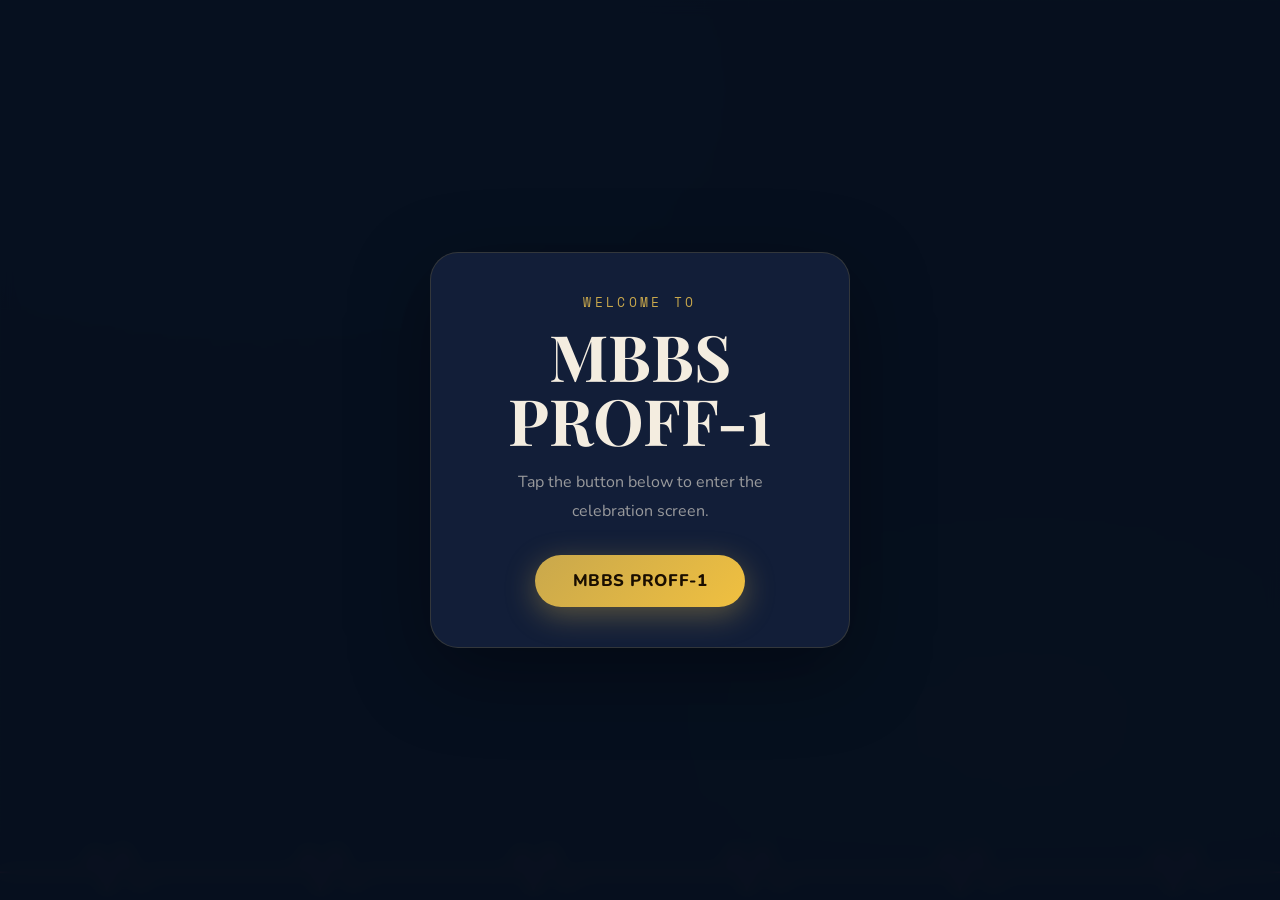
==== commit ec5c2ce6: "added" ====
--- a/a.html
+++ b/a.html
@@ -33,7 +33,17 @@
     <!-- CONFETTI CANVAS -->
     <canvas id="confettiCanvas"></canvas>
 
-    <div class="page">
+    <!-- ═══════════════ INTRO SCREEN ═══════════════ -->
+    <div class="intro-screen" id="introScreen">
+        <div class="intro-card">
+            <p class="intro-label">Welcome to</p>
+            <h1 class="intro-title">MBBS PROFF-1</h1>
+            <p class="intro-text">Tap the button below to enter the celebration screen.</p>
+            <button class="celebrate-btn" onclick="openMainScreen()">MBBS PROFF-1</button>
+        </div>
+    </div>
+
+    <div class="page hidden">
 
         <!-- ═══════════════ HERO ═══════════════ -->
         <section class="hero">
@@ -303,6 +313,13 @@
     <script src="js/confetti.js"></script>
     <script src="js/main.js"></script>
     <script>
+        function openMainScreen() {
+            const introScreen = document.getElementById('introScreen');
+            const page = document.querySelector('.page');
+            introScreen.style.display = 'none';
+            page.classList.remove('hidden');
+        }
+
         function showHugPage() {
             const hugPage = document.getElementById('hugPage');
             hugPage.classList.add('active');
--- a/a.css
+++ b/a.css
@@ -135,6 +135,58 @@
 .page {
     position: relative;
     z-index: 1;
+}
+
+.page.hidden {
+    display: none;
+}
+
+.intro-screen {
+    position: fixed;
+    inset: 0;
+    z-index: 1100;
+    display: flex;
+    align-items: center;
+    justify-content: center;
+    padding: 2rem;
+    background: rgba(7, 16, 31, 0.95);
+    backdrop-filter: blur(8px);
+}
+
+.intro-card {
+    text-align: center;
+    max-width: 420px;
+    width: 100%;
+    padding: 2.5rem 2rem;
+    background: rgba(20, 32, 58, 0.95);
+    border: 1px solid rgba(201, 168, 76, 0.18);
+    border-radius: 28px;
+    box-shadow: 0 24px 80px rgba(0, 0, 0, 0.35);
+}
+
+.intro-label {
+    margin-bottom: 0.75rem;
+    font-family: 'Space Mono', monospace;
+    letter-spacing: 0.26em;
+    text-transform: uppercase;
+    color: var(--gold);
+    font-size: 0.8rem;
+}
+
+.intro-title {
+    font-family: 'Playfair Display', serif;
+    font-size: clamp(2.5rem, 6vw, 4rem);
+    margin: 0;
+    color: var(--cream);
+    line-height: 1;
+}
+
+.intro-text {
+    margin: 1rem auto 1.8rem;
+    color: var(--muted);
+    font-size: 1rem;
+    line-height: 1.8;
+    max-width: 320px;
 }
 
 /* ══════════════════════════════════
